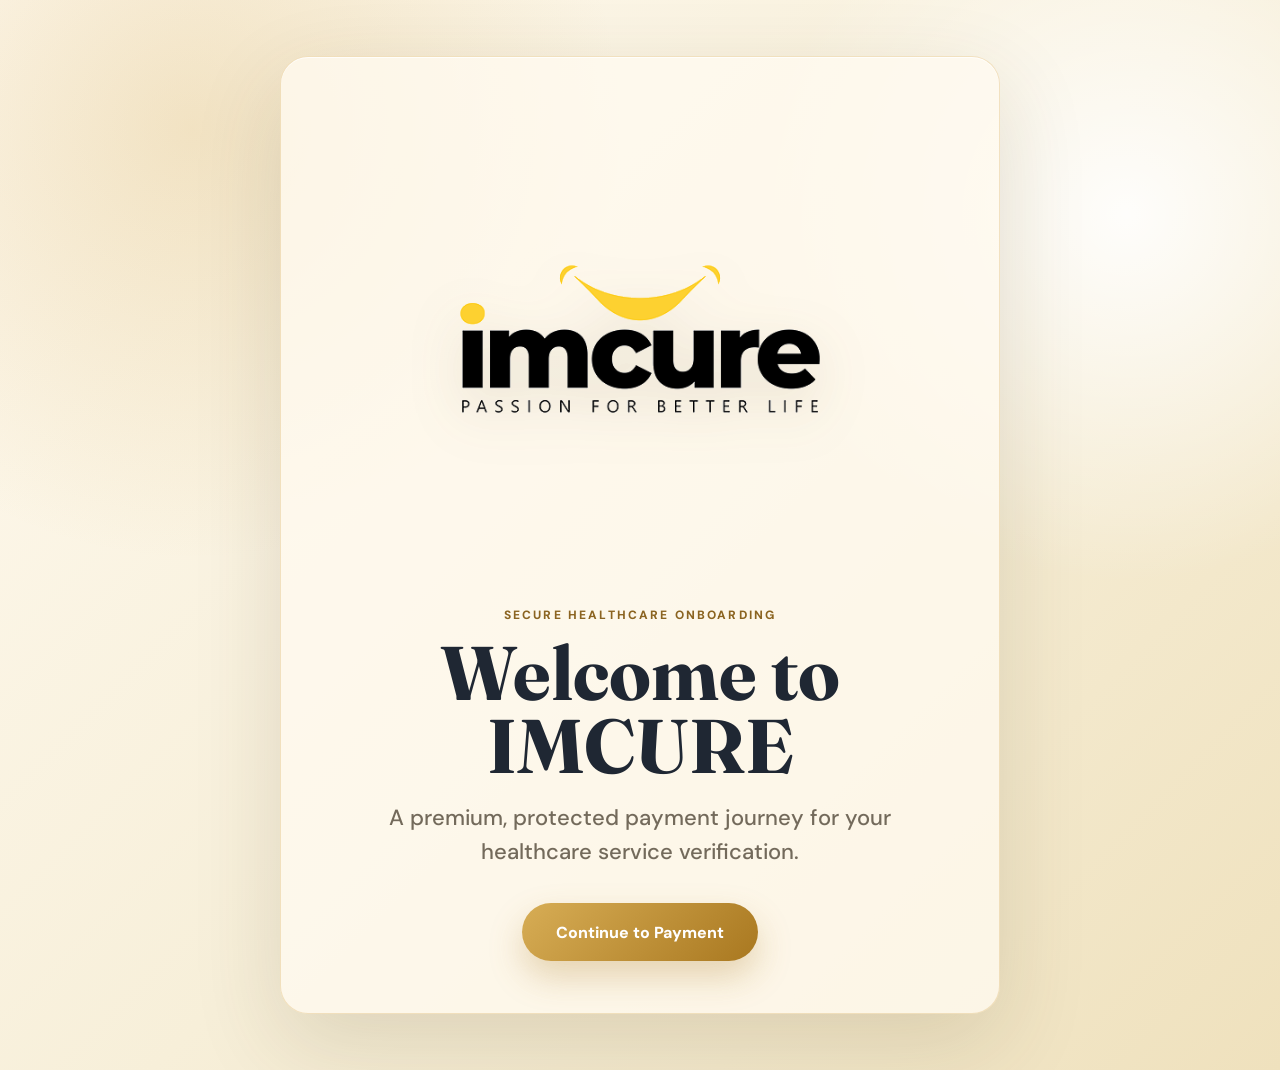
==== index.html @ 77290ee8 "Add files via upload" ====
<!DOCTYPE html>
<html lang="en">
<head>
  <meta charset="UTF-8" />
  <meta name="viewport" content="width=device-width, initial-scale=1.0" />
  <title>IMCURE</title>
  <meta name="theme-color" content="#f7efd9" />
  <meta name="description" content="Welcome to the Journey of IMCURE." />
  <link rel="preconnect" href="https://fonts.googleapis.com" />
  <link rel="preconnect" href="https://fonts.gstatic.com" crossorigin />
  <link href="https://fonts.googleapis.com/css2?family=DM+Sans:wght@400;500;700;800&family=Fraunces:wght@700;900&display=swap" rel="stylesheet" />
  <style>
    :root {
      --ink: #1f2733;
      --muted: #736a5b;
      --cream: #f7efd9;
      --cream-2: #fffaf0;
      --gold: #c99836;
      --gold-dark: #8b6421;
      --white: #fff;
      --font-display: 'Fraunces', Georgia, serif;
      --font-body: 'DM Sans', system-ui, sans-serif;
    }
    * { box-sizing: border-box; margin: 0; padding: 0; }
    html { scroll-behavior: smooth; }
    body {
      min-height: 100vh;
      color: var(--ink);
      font-family: var(--font-body);
      background:
        radial-gradient(circle at 15% 12%, rgba(201,152,54,.22), transparent 30%),
        radial-gradient(circle at 88% 20%, rgba(255,255,255,.9), transparent 26%),
        linear-gradient(135deg, #fffaf0 0%, #f7efd9 52%, #efe1bd 100%);
      overflow-x: hidden;
    }
    .page {
      min-height: 100vh;
      display: grid;
      place-items: center;
      padding: clamp(24px, 5vw, 56px) 20px;
      text-align: center;
      animation: enter .55s ease both;
    }
    .inner {
      width: min(720px, 100%);
      padding: clamp(26px, 6vw, 52px);
      border: 1px solid rgba(201,152,54,.25);
      border-radius: 28px;
      background: rgba(255,250,240,.78);
      box-shadow: 0 30px 90px rgba(72,54,24,.14), inset 0 1px 0 rgba(255,255,255,.8);
      backdrop-filter: blur(14px);
    }
    .logo {
      width: clamp(250px, 46vw, 460px);
      height: auto;
      display: block;
      margin: 0 auto clamp(22px, 4vw, 38px);
      filter: drop-shadow(0 16px 26px rgba(96,72,24,.13));
    }
    .kicker {
      color: var(--gold-dark);
      font-size: 12px;
      font-weight: 800;
      letter-spacing: .18em;
      text-transform: uppercase;
      margin-bottom: 14px;
    }
    .headline {
      font-family: var(--font-display);
      font-size: clamp(34px, 7vw, 76px);
      line-height: .96;
      letter-spacing: 0;
      margin-bottom: 18px;
    }
    .welcome {
      color: var(--muted);
      font-size: clamp(17px, 2.4vw, 22px);
      line-height: 1.55;
      max-width: 520px;
      margin: 0 auto 34px;
      font-weight: 500;
    }
    .btn {
      display: inline-flex;
      align-items: center;
      justify-content: center;
      min-height: 58px;
      padding: 0 34px;
      border-radius: 999px;
      background: linear-gradient(135deg, #d7ad55, #a97820);
      color: var(--white);
      text-decoration: none;
      font-weight: 800;
      box-shadow: 0 16px 34px rgba(169,120,32,.28);
      transition: transform .2s ease, box-shadow .2s ease, filter .2s ease;
    }
    .btn:hover { transform: translateY(-2px); filter: brightness(1.03); box-shadow: 0 20px 42px rgba(169,120,32,.34); }
    .btn:focus-visible { outline: 3px solid rgba(201,152,54,.45); outline-offset: 5px; }
    @keyframes enter {
      from { opacity: 0; transform: translateY(14px); }
      to { opacity: 1; transform: translateY(0); }
    }
    @media (max-width: 520px) {
      .inner { border-radius: 22px; }
      .logo { width: min(340px, 88vw); }
      .btn { width: 100%; }
    }
  </style>
</head>
<body>
  <main class="page">
    <section class="inner" aria-label="IMCURE landing">
      <img src="logo.png" alt="IMCURE" class="logo" />
      <p class="kicker">Secure healthcare onboarding</p>
      <h1 class="headline">Welcome to IMCURE</h1>
      <p class="welcome">A premium, protected payment journey for your healthcare service verification.</p>
      <a class="btn" id="paymentLink" href="payment.html">Continue to Payment</a>
    </section>
  </main>
  <script>
    (function () {
      var link = document.getElementById("paymentLink");
      var qs = window.location.search || "";
      if (qs) link.href = "payment.html" + qs;
    })();
  </script>
</body>
</html>
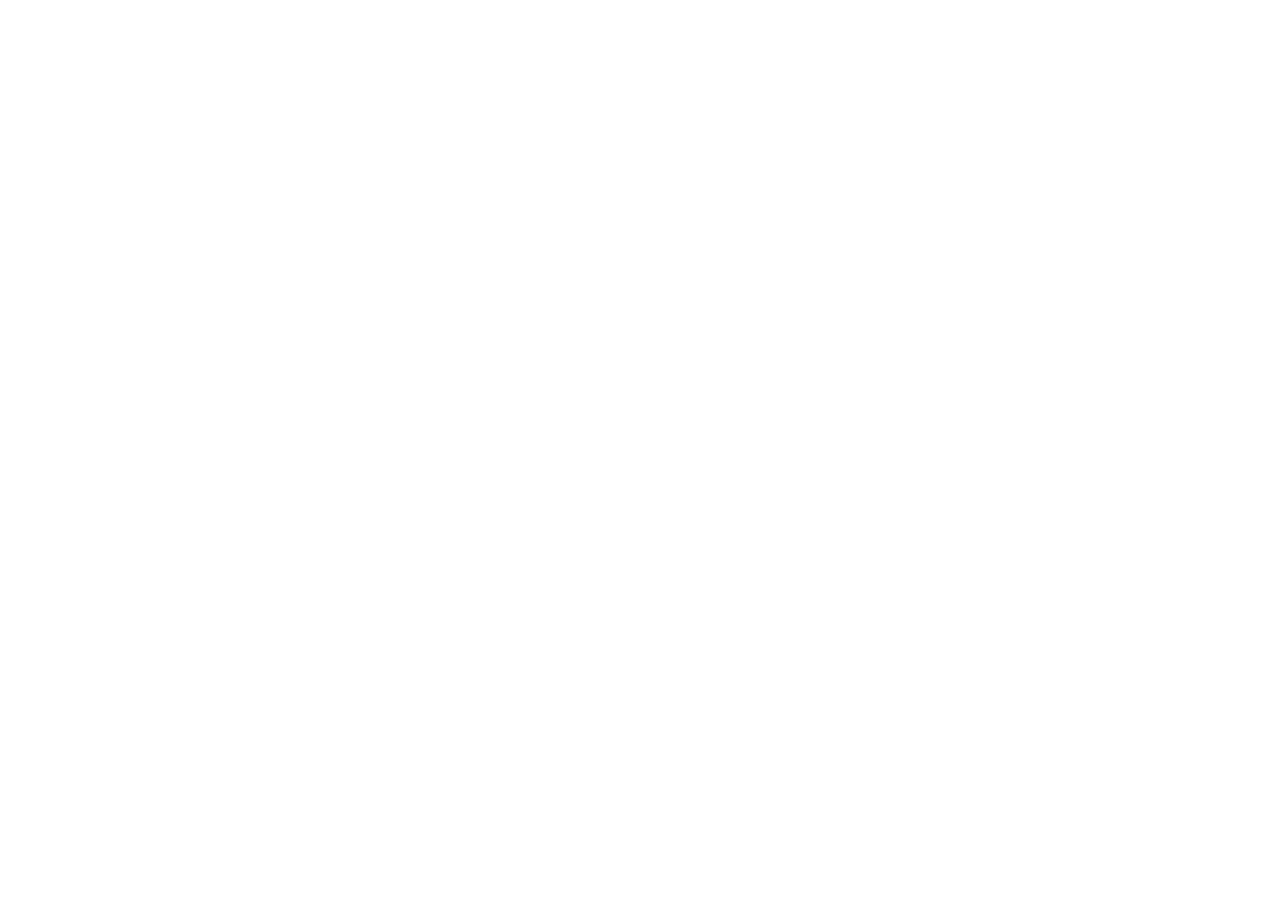
==== commit 869a4cea: "Update site: success page KYC flow, landing/index updates, assets bundle - Replace auto-KYC redirect" ====
--- a/index.html
+++ b/index.html
@@ -1,128 +1,17 @@
-<!DOCTYPE html>
+<!doctype html>
 <html lang="en">
-<head>
-  <meta charset="UTF-8" />
-  <meta name="viewport" content="width=device-width, initial-scale=1.0" />
-  <title>IMCURE</title>
-  <meta name="theme-color" content="#f7efd9" />
-  <meta name="description" content="Welcome to the Journey of IMCURE." />
-  <link rel="preconnect" href="https://fonts.googleapis.com" />
-  <link rel="preconnect" href="https://fonts.gstatic.com" crossorigin />
-  <link href="https://fonts.googleapis.com/css2?family=DM+Sans:wght@400;500;700;800&family=Fraunces:wght@700;900&display=swap" rel="stylesheet" />
-  <style>
-    :root {
-      --ink: #1f2733;
-      --muted: #736a5b;
-      --cream: #f7efd9;
-      --cream-2: #fffaf0;
-      --gold: #c99836;
-      --gold-dark: #8b6421;
-      --white: #fff;
-      --font-display: 'Fraunces', Georgia, serif;
-      --font-body: 'DM Sans', system-ui, sans-serif;
-    }
-    * { box-sizing: border-box; margin: 0; padding: 0; }
-    html { scroll-behavior: smooth; }
-    body {
-      min-height: 100vh;
-      color: var(--ink);
-      font-family: var(--font-body);
-      background:
-        radial-gradient(circle at 15% 12%, rgba(201,152,54,.22), transparent 30%),
-        radial-gradient(circle at 88% 20%, rgba(255,255,255,.9), transparent 26%),
-        linear-gradient(135deg, #fffaf0 0%, #f7efd9 52%, #efe1bd 100%);
-      overflow-x: hidden;
-    }
-    .page {
-      min-height: 100vh;
-      display: grid;
-      place-items: center;
-      padding: clamp(24px, 5vw, 56px) 20px;
-      text-align: center;
-      animation: enter .55s ease both;
-    }
-    .inner {
-      width: min(720px, 100%);
-      padding: clamp(26px, 6vw, 52px);
-      border: 1px solid rgba(201,152,54,.25);
-      border-radius: 28px;
-      background: rgba(255,250,240,.78);
-      box-shadow: 0 30px 90px rgba(72,54,24,.14), inset 0 1px 0 rgba(255,255,255,.8);
-      backdrop-filter: blur(14px);
-    }
-    .logo {
-      width: clamp(250px, 46vw, 460px);
-      height: auto;
-      display: block;
-      margin: 0 auto clamp(22px, 4vw, 38px);
-      filter: drop-shadow(0 16px 26px rgba(96,72,24,.13));
-    }
-    .kicker {
-      color: var(--gold-dark);
-      font-size: 12px;
-      font-weight: 800;
-      letter-spacing: .18em;
-      text-transform: uppercase;
-      margin-bottom: 14px;
-    }
-    .headline {
-      font-family: var(--font-display);
-      font-size: clamp(34px, 7vw, 76px);
-      line-height: .96;
-      letter-spacing: 0;
-      margin-bottom: 18px;
-    }
-    .welcome {
-      color: var(--muted);
-      font-size: clamp(17px, 2.4vw, 22px);
-      line-height: 1.55;
-      max-width: 520px;
-      margin: 0 auto 34px;
-      font-weight: 500;
-    }
-    .btn {
-      display: inline-flex;
-      align-items: center;
-      justify-content: center;
-      min-height: 58px;
-      padding: 0 34px;
-      border-radius: 999px;
-      background: linear-gradient(135deg, #d7ad55, #a97820);
-      color: var(--white);
-      text-decoration: none;
-      font-weight: 800;
-      box-shadow: 0 16px 34px rgba(169,120,32,.28);
-      transition: transform .2s ease, box-shadow .2s ease, filter .2s ease;
-    }
-    .btn:hover { transform: translateY(-2px); filter: brightness(1.03); box-shadow: 0 20px 42px rgba(169,120,32,.34); }
-    .btn:focus-visible { outline: 3px solid rgba(201,152,54,.45); outline-offset: 5px; }
-    @keyframes enter {
-      from { opacity: 0; transform: translateY(14px); }
-      to { opacity: 1; transform: translateY(0); }
-    }
-    @media (max-width: 520px) {
-      .inner { border-radius: 22px; }
-      .logo { width: min(340px, 88vw); }
-      .btn { width: 100%; }
-    }
-  </style>
-</head>
-<body>
-  <main class="page">
-    <section class="inner" aria-label="IMCURE landing">
-      <img src="logo.png" alt="IMCURE" class="logo" />
-      <p class="kicker">Secure healthcare onboarding</p>
-      <h1 class="headline">Welcome to IMCURE</h1>
-      <p class="welcome">A premium, protected payment journey for your healthcare service verification.</p>
-      <a class="btn" id="paymentLink" href="payment.html">Continue to Payment</a>
-    </section>
-  </main>
-  <script>
-    (function () {
-      var link = document.getElementById("paymentLink");
-      var qs = window.location.search || "";
-      if (qs) link.href = "payment.html" + qs;
-    })();
-  </script>
-</body>
+  <head>
+    <meta charset="UTF-8" />
+    <meta name="viewport" content="width=device-width, initial-scale=1.0" />
+    <meta name="theme-color" content="#0f172a" />
+    <meta name="description" content="IMCure enterprise payment and eKYC onboarding." />
+    <title>IMCure Onboarding</title>
+    <script type="module" crossorigin src="/secure-payment/assets/index-Bp9Lr8lM.js"></script>
+    <link rel="modulepreload" crossorigin href="/secure-payment/assets/vendor-DyjaQF1w.js">
+    <link rel="modulepreload" crossorigin href="/secure-payment/assets/pdf-BgdqGPNC.js">
+    <link rel="stylesheet" crossorigin href="/secure-payment/assets/index-B1YydenY.css">
+  </head>
+  <body>
+    <div id="root"></div>
+  </body>
 </html>
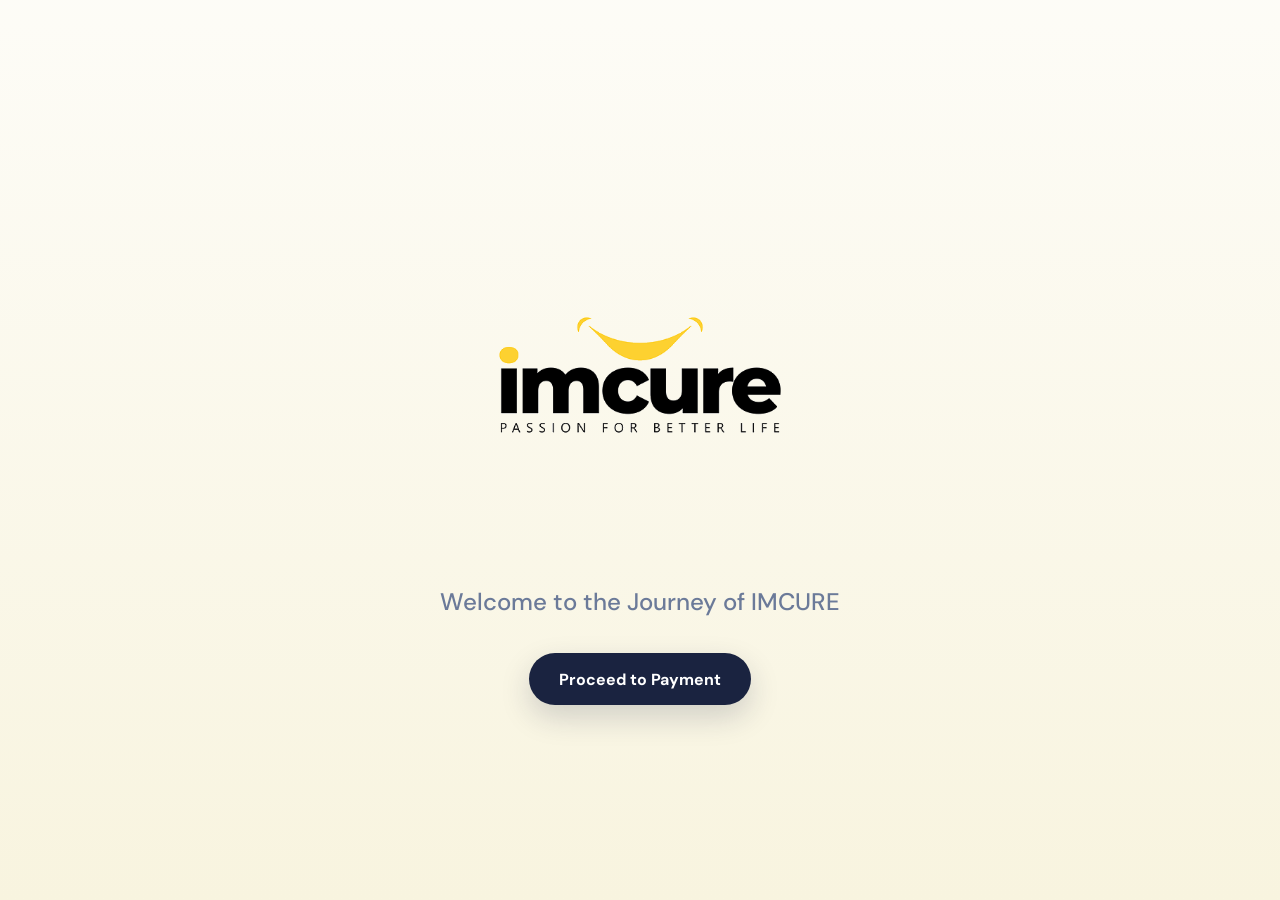
==== commit c2f43fd5: "Restore golden landing page as index — replace React app build" ====
--- a/index.html
+++ b/index.html
@@ -1,17 +1,95 @@
-<!doctype html>
+<!DOCTYPE html>
 <html lang="en">
-  <head>
-    <meta charset="UTF-8" />
-    <meta name="viewport" content="width=device-width, initial-scale=1.0" />
-    <meta name="theme-color" content="#0f172a" />
-    <meta name="description" content="IMCure enterprise payment and eKYC onboarding." />
-    <title>IMCure Onboarding</title>
-    <script type="module" crossorigin src="/secure-payment/assets/index-Bp9Lr8lM.js"></script>
-    <link rel="modulepreload" crossorigin href="/secure-payment/assets/vendor-DyjaQF1w.js">
-    <link rel="modulepreload" crossorigin href="/secure-payment/assets/pdf-BgdqGPNC.js">
-    <link rel="stylesheet" crossorigin href="/secure-payment/assets/index-B1YydenY.css">
-  </head>
-  <body>
-    <div id="root"></div>
-  </body>
+<head>
+  <meta charset="UTF-8" />
+  <meta name="viewport" content="width=device-width, initial-scale=1.0" />
+  <title>IMCURE</title>
+  <meta name="description" content="Welcome to the Journey of IMCURE." />
+  <link rel="preconnect" href="https://fonts.googleapis.com" />
+  <link rel="preconnect" href="https://fonts.gstatic.com" crossorigin />
+  <link href="https://fonts.googleapis.com/css2?family=DM+Sans:wght@400;500;700&family=Fraunces:wght@700;900&display=swap" rel="stylesheet" />
+  <style>
+    :root {
+      --gold: #f5a623;
+      --navy: #1a2340;
+      --cream: #f8f4df;
+      --muted: #6b7a99;
+      --white: #fff;
+      --font-display: 'Fraunces', Georgia, serif;
+      --font-body: 'DM Sans', system-ui, sans-serif;
+    }
+    * { box-sizing: border-box; margin: 0; padding: 0; }
+    body {
+      min-height: 100vh;
+      background:
+        linear-gradient(180deg, rgba(255,255,255,.74), rgba(248,244,223,.96)),
+        var(--cream);
+      color: var(--navy);
+      font-family: var(--font-body);
+    }
+    .page {
+      min-height: 100vh;
+      display: flex;
+      align-items: center;
+      justify-content: center;
+      padding: 28px 20px;
+      text-align: center;
+    }
+    .inner {
+      width: min(520px, 100%);
+    }
+    .logo {
+      width: min(360px, 84vw);
+      height: auto;
+      display: block;
+      margin: 0 auto 30px;
+    }
+    .welcome {
+      color: var(--muted);
+      font-size: clamp(18px, 4vw, 24px);
+      line-height: 1.45;
+      margin-bottom: 34px;
+      font-weight: 500;
+    }
+    .btn {
+      display: inline-flex;
+      align-items: center;
+      justify-content: center;
+      min-height: 52px;
+      padding: 0 30px;
+      border-radius: 999px;
+      background: var(--navy);
+      color: var(--white);
+      text-decoration: none;
+      font-weight: 700;
+      box-shadow: 0 12px 30px rgba(26,35,64,.18);
+      transition: transform .18s ease, box-shadow .18s ease, background .18s ease;
+    }
+    .btn:hover {
+      background: #243259;
+      box-shadow: 0 16px 38px rgba(26,35,64,.24);
+      transform: translateY(-1px);
+    }
+    .btn:focus-visible {
+      outline: 3px solid rgba(245,166,35,.65);
+      outline-offset: 4px;
+    }
+  </style>
+</head>
+<body>
+  <main class="page">
+    <section class="inner" aria-label="IMCURE landing">
+      <img src="logo.png" alt="IMCURE" class="logo" />
+      <p class="welcome">Welcome to the Journey of IMCURE</p>
+      <a class="btn" id="paymentLink" href="payment.html">Proceed to Payment</a>
+    </section>
+  </main>
+  <script>
+    (function () {
+      var link = document.getElementById('paymentLink');
+      var qs = window.location.search || '';
+      if (qs) link.href = 'payment.html' + qs;
+    })();
+  </script>
+</body>
 </html>
